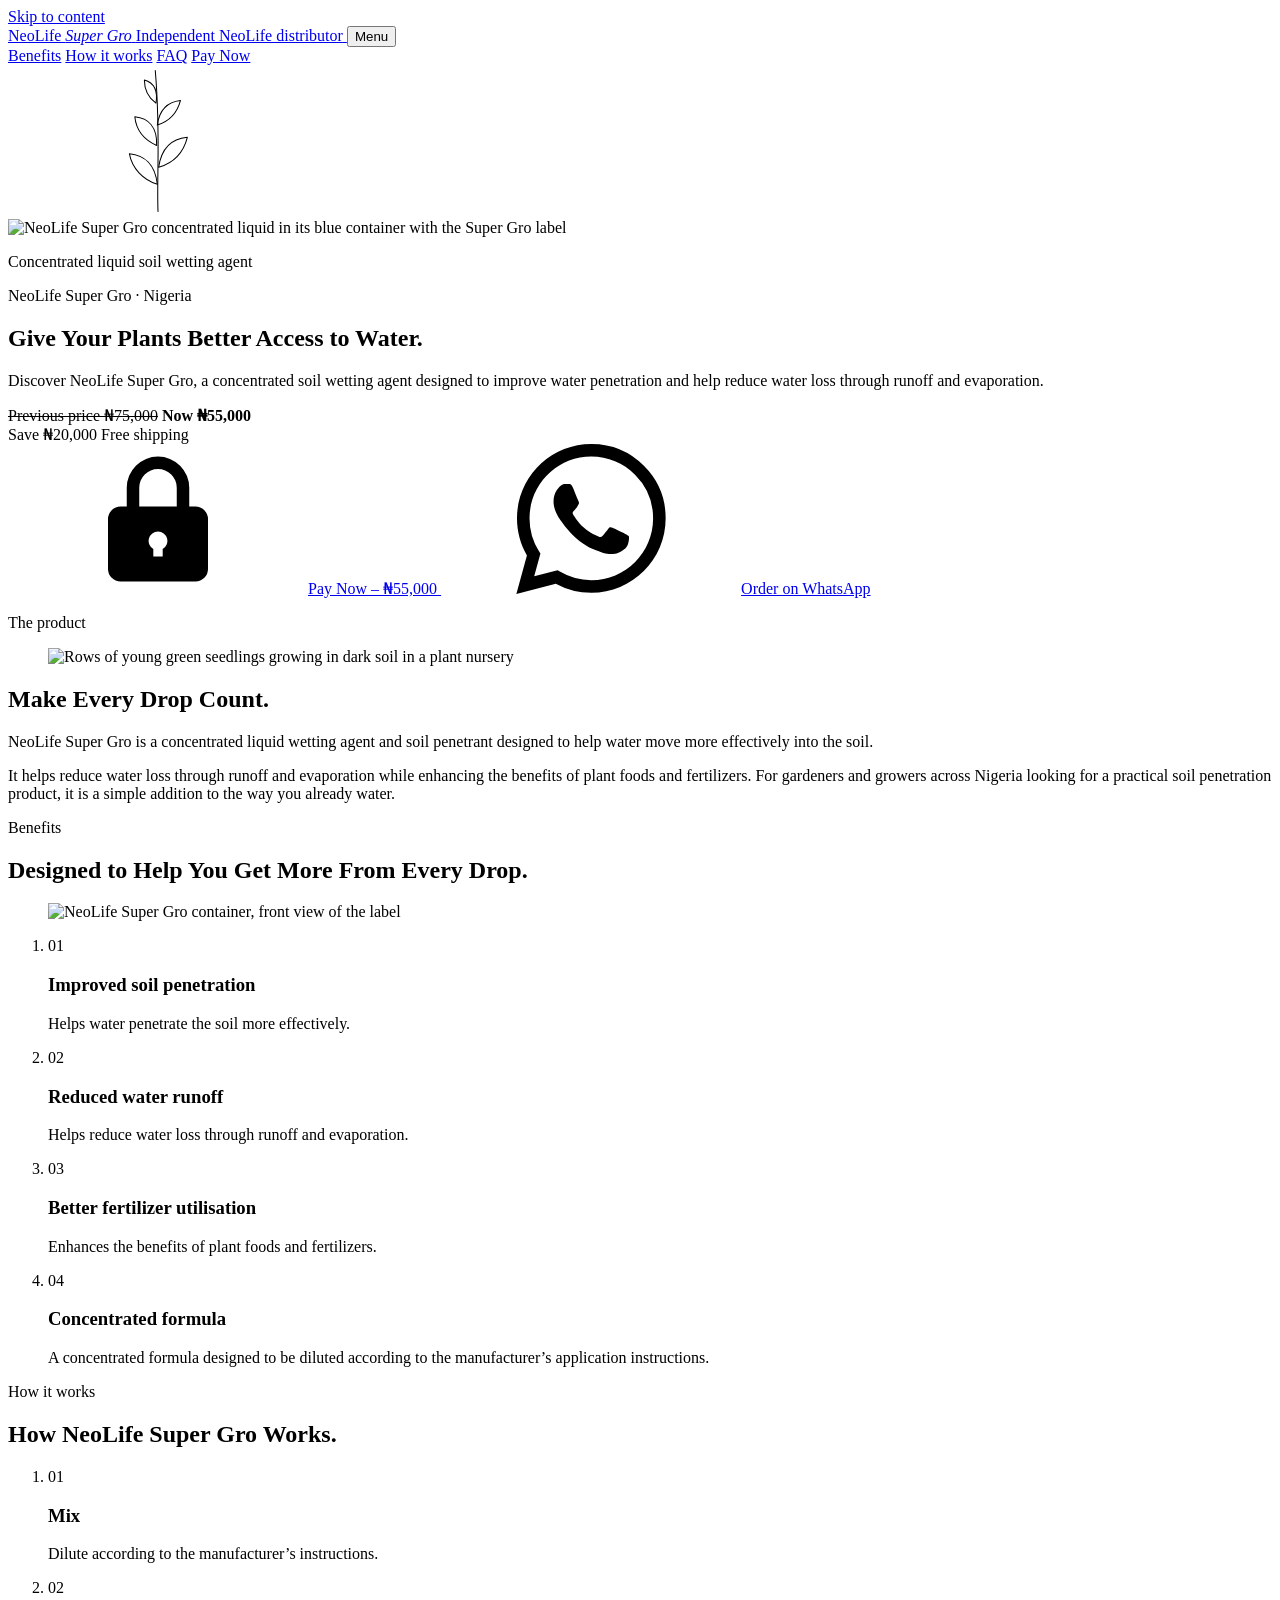
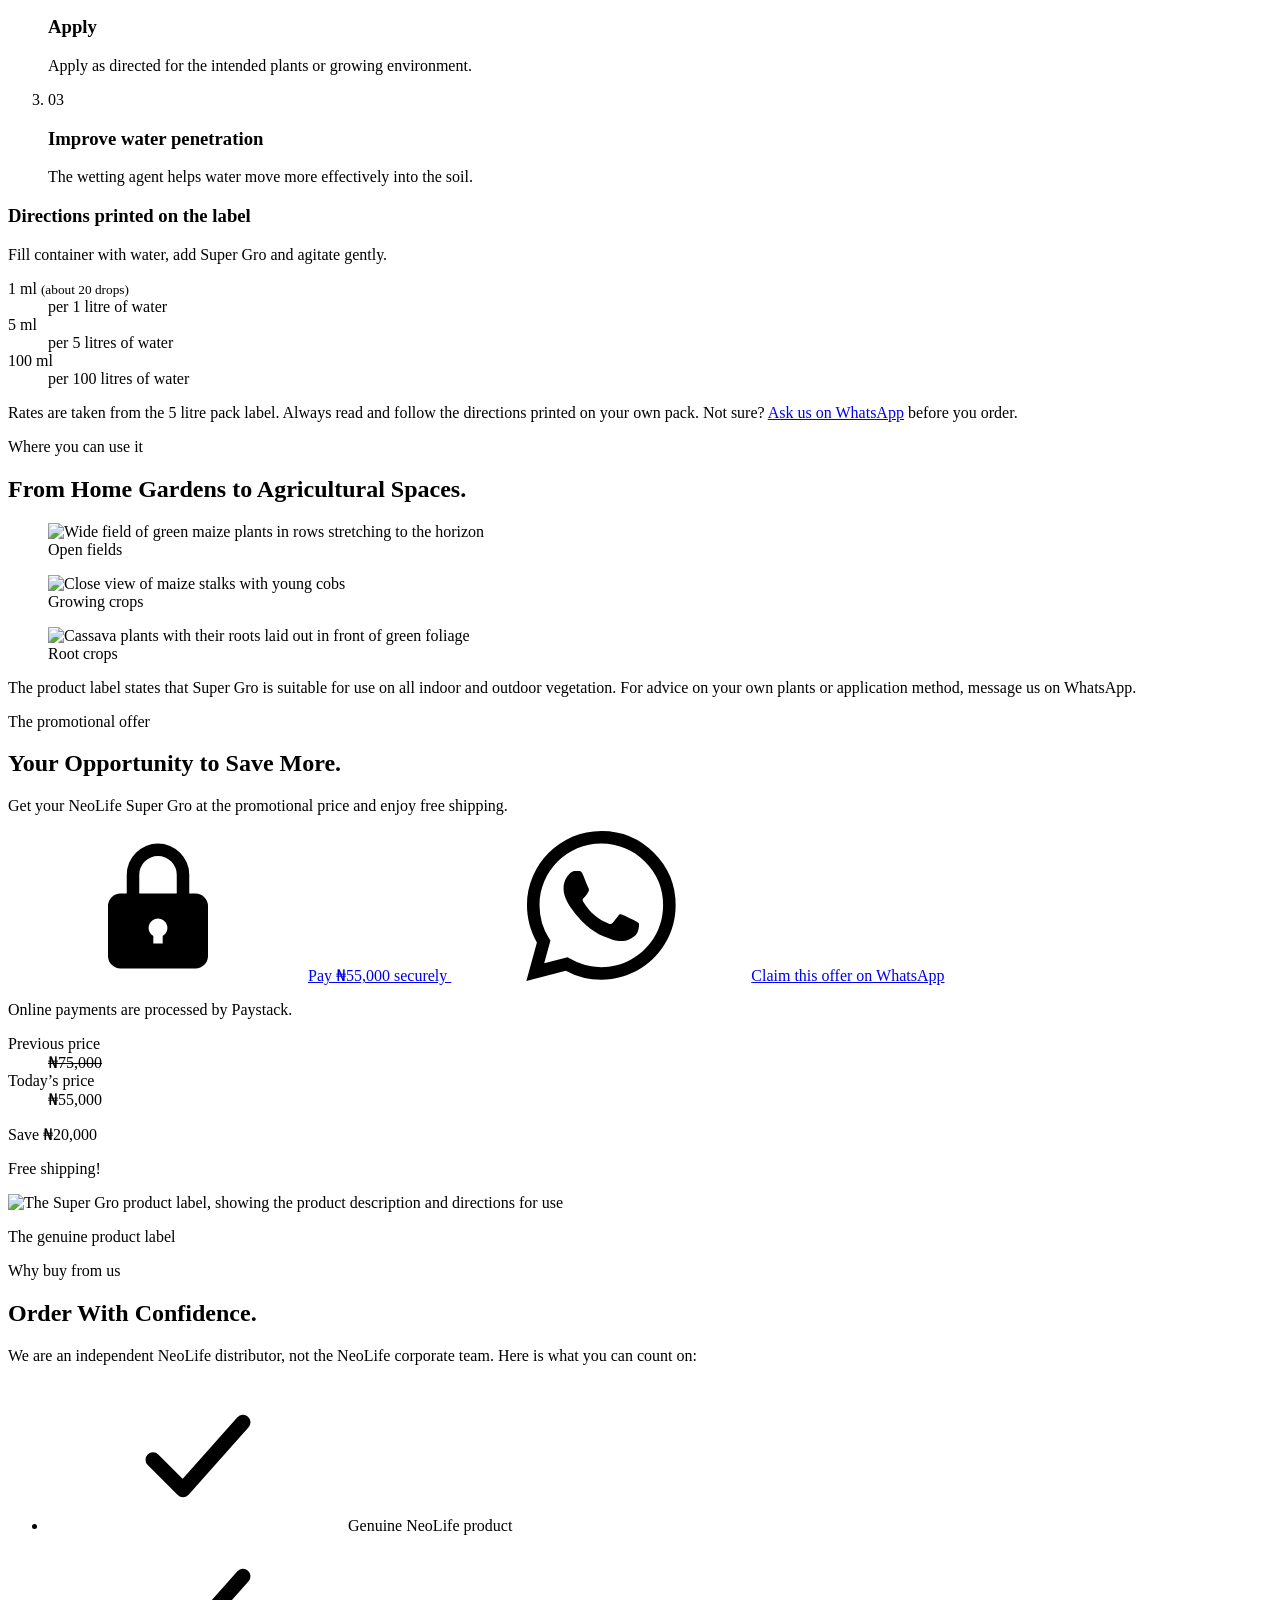
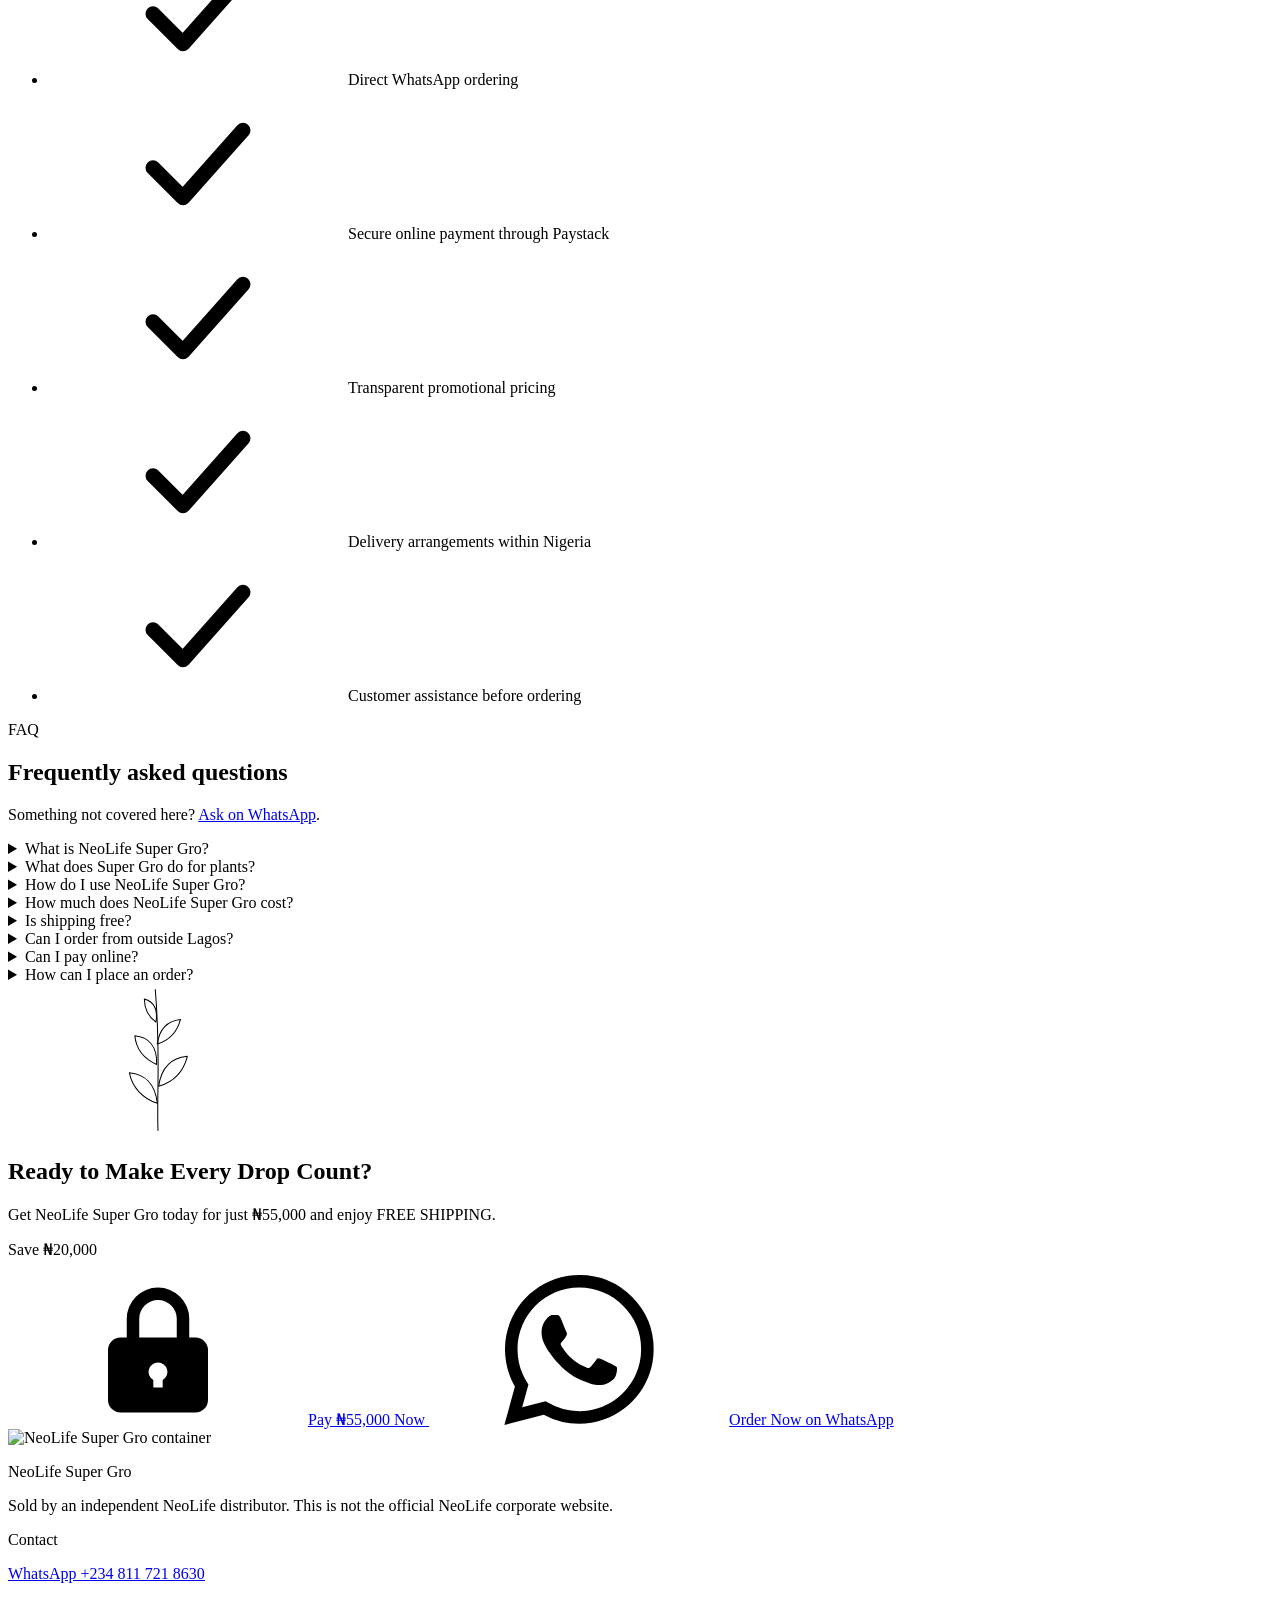
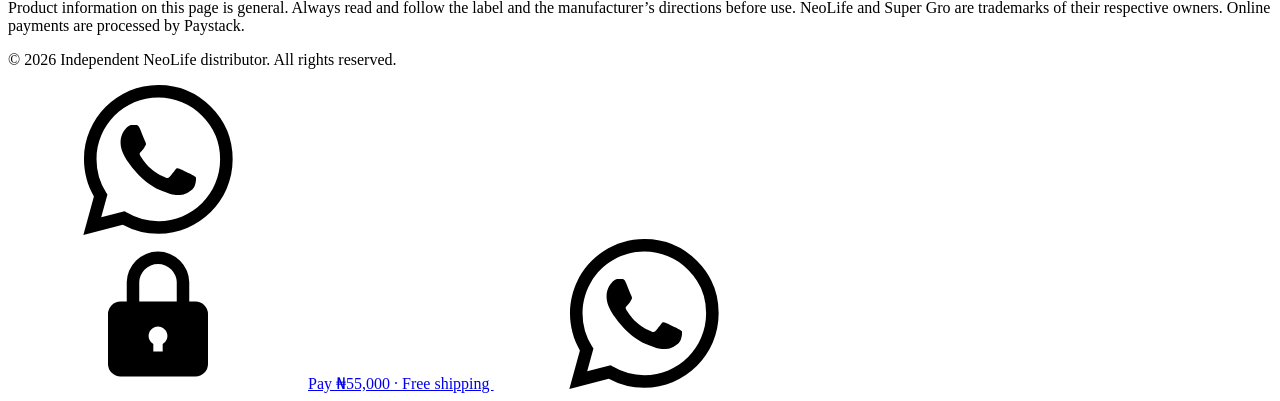
==== index.html @ 1790fb30 "Create index.html" ====
<!doctype html>
<html lang="en-NG">
<head>
  <meta charset="utf-8">
  <meta name="viewport" content="width=device-width, initial-scale=1">
  <title>NeoLife Super Gro Nigeria | Buy at ₦55,000 + Free Shipping</title>
  <meta name="description" content="Buy NeoLife Super Gro in Nigeria for ₦55,000 instead of ₦75,000. Save ₦20,000 and enjoy free shipping. Order directly via WhatsApp.">
  <meta name="theme-color" content="#174A32">
  <!-- Add <link rel="canonical" href="https://YOUR-DOMAIN/"> once the final domain is known. -->

  <meta property="og:type" content="product">
  <meta property="og:title" content="NeoLife Super Gro Nigeria | ₦55,000 + Free Shipping">
  <meta property="og:description" content="Concentrated liquid soil wetting agent. Was ₦75,000, now ₦55,000. Save ₦20,000 with free shipping. Order via WhatsApp.">
  <meta property="og:image" content="images/super-gro-bottle.png"><!-- switch to an absolute URL after deployment -->
  <meta property="og:locale" content="en_NG">
  <meta name="twitter:card" content="summary_large_image">

  <link rel="icon" href="data:image/svg+xml,%3Csvg xmlns='http://www.w3.org/2000/svg' viewBox='0 0 32 32'%3E%3Crect width='32' height='32' fill='%23174A32'/%3E%3Cpath d='M16 6c5 5 7 8.500 7 12a7 7 0 0 1-14 0c0-3.500 2-7 7-12z' fill='%23F8F6ED'/%3E%3C/svg%3E">
  <link rel="preconnect" href="https://fonts.googleapis.com">
  <link rel="preconnect" href="https://fonts.gstatic.com" crossorigin>
  <link href="https://fonts.googleapis.com/css2?family=Fraunces:opsz,wght@9..144,400;9..144,500;9..144,600&family=Instrument+Sans:wght@400;500;600;700&display=swap" rel="stylesheet">
  <link rel="stylesheet" href="styles.css">

  <script type="application/ld+json">
  {
    "@context": "https://schema.org",
    "@type": "Product",
    "name": "NeoLife Super Gro",
    "description": "Concentrated liquid soil wetting agent and soil penetrant designed to help water move more effectively into the soil.",
    "image": "images/super-gro-bottle.png",
    "brand": { "@type": "Brand", "name": "NeoLife" },
    "offers": {
      "@type": "Offer",
      "priceCurrency": "NGN",
      "price": "55000",
      "availability": "https://schema.org/InStock",
      "areaServed": "NG"
    }
  }
  </script>
</head>
<body>
  <a class="skip" href="#main">Skip to content</a>

  <!-- Reusable sprites -->
  <svg width="0" height="0" style="position:absolute" aria-hidden="true" focusable="false">
    <symbol id="i-wa" viewBox="0 0 24 24"><path d="M17.472 14.382c-.297-.149-1.758-.867-2.03-.967-.273-.099-.471-.148-.67.15-.197.297-.767.966-.94 1.164-.173.199-.347.223-.644.075-.297-.15-1.255-.463-2.39-1.475-.883-.788-1.48-1.761-1.653-2.059-.173-.297-.018-.458.13-.606.134-.133.298-.347.446-.52.149-.174.198-.298.298-.497.099-.198.05-.371-.025-.52-.075-.149-.669-1.612-.916-2.207-.242-.579-.487-.5-.669-.51-.173-.008-.371-.01-.57-.01-.198 0-.52.074-.792.372-.272.297-1.04 1.016-1.04 2.479 0 1.462 1.065 2.875 1.213 3.074.149.198 2.096 3.2 5.077 4.487.709.306 1.262.489 1.694.625.712.227 1.36.195 1.871.118.571-.085 1.758-.719 2.006-1.413.248-.694.248-1.289.173-1.413-.074-.124-.272-.198-.57-.347m-5.421 7.403h-.004a9.87 9.87 0 01-5.031-1.378l-.361-.214-3.741.982.998-3.648-.235-.374a9.86 9.86 0 01-1.51-5.26c.001-5.45 4.436-9.884 9.888-9.884 2.64 0 5.122 1.03 6.988 2.898a9.825 9.825 0 012.893 6.994c-.003 5.45-4.437 9.884-9.885 9.884m8.413-18.297A11.815 11.815 0 0012.05 0C5.495 0 .16 5.335.157 11.892c0 2.096.547 4.142 1.588 5.945L.057 24l6.305-1.654a11.882 11.882 0 005.683 1.448h.005c6.554 0 11.89-5.335 11.893-11.893a11.821 11.821 0 00-3.48-8.413z"/></symbol>
    <symbol id="i-lock" viewBox="0 0 24 24"><path d="M12 2a5 5 0 0 0-5 5v3H6a2 2 0 0 0-2 2v8a2 2 0 0 0 2 2h12a2 2 0 0 0 2-2v-8a2 2 0 0 0-2-2h-1V7a5 5 0 0 0-5-5zm-3 8V7a3 3 0 1 1 6 0v3H9zm3 4a1.500 1.500 0 0 1 .75 2.800V18h-1.500v-1.200A1.500 1.500 0 0 1 12 14z"/></symbol>
    <symbol id="i-check" viewBox="0 0 20 20"><path d="M4 10.500l4 4 8-9" fill="none" stroke="currentColor" stroke-width="2" stroke-linecap="round" stroke-linejoin="round"/></symbol>
    <symbol id="sprig" viewBox="0 0 120 220">
      <g fill="none" stroke="currentColor" stroke-width="1.500" stroke-linecap="round" stroke-linejoin="round">
        <path d="M60 215C58 160 64 100 56 8"/>
        <path d="M59 175C38 168 22 152 18 130c22 2 38 16 41 45z"/>
        <path d="M61 150c20-6 36-20 42-44-22 2-38 16-42 44z"/>
        <path d="M58 118C40 110 28 96 26 76c20 2 33 15 32 42z"/>
        <path d="M59 88c17-5 29-17 34-36-18 2-31 13-34 36z"/>
        <path d="M57 56C46 48 40 36 40 22c14 4 20 16 17 34z"/>
      </g>
    </symbol>
  </svg>

  <header class="site-header" id="top">
    <div class="wrap bar">
      <a class="brand" href="#top" aria-label="NeoLife Super Gro, back to top">
        <span class="brand-name">NeoLife <em>Super Gro</em></span>
        <span class="brand-sub">Independent NeoLife distributor</span>
      </a>
      <button class="menu-btn" type="button" aria-expanded="false" aria-controls="site-nav">
        <span class="sr">Menu</span><span class="menu-lines" aria-hidden="true"></span>
      </button>
      <nav class="site-nav" id="site-nav" aria-label="Primary">
        <a href="#benefits">Benefits</a>
        <a href="#how-it-works">How it works</a>
        <a href="#faq">FAQ</a>
        <a class="btn btn-sm btn-solid js-pay" href="https://paystack.com/buy/supergro-5ltr-weymmu" target="_blank" rel="noopener">Pay Now</a>
      </nav>
    </div>
  </header>

  <main id="main">

    <!-- 1. HERO -->
    <section class="hero" aria-labelledby="hero-title">
      <div class="hero-visual">
        <svg class="sprig sprig-a" aria-hidden="true"><use href="#sprig"/></svg>
        <div class="disc" aria-hidden="true"></div>
        <img class="bottle" src="images/super-gro-bottle.png" width="650" height="992"
             alt="NeoLife Super Gro concentrated liquid in its blue container with the Super Gro label" fetchpriority="high">
        <p class="hero-note">Concentrated liquid soil wetting agent</p>
      </div>

      <div class="hero-copy">
        <p class="eyebrow">NeoLife Super Gro · Nigeria</p>
        <h1 id="hero-title">Give Your Plants Better Access to Water.</h1>
        <p class="lede">Discover NeoLife Super Gro, a concentrated soil wetting agent designed to improve water penetration and help reduce water loss through runoff and evaporation.</p>

        <div class="price-lockup" aria-label="Promotional price">
          <div class="price-main">
            <s class="was"><span class="sr">Previous price </span>₦75,000</s>
            <strong class="now"><span class="sr">Now </span>₦55,000</strong>
          </div>
          <div class="price-tags">
            <span class="save">Save ₦20,000</span>
            <span class="ship">Free shipping</span>
          </div>
        </div>

        <div class="cta-row">
          <a class="btn btn-solid btn-lg js-pay" href="https://paystack.com/buy/supergro-5ltr-weymmu" target="_blank" rel="noopener">
            <svg class="ico" aria-hidden="true"><use href="#i-lock"/></svg>Pay Now – ₦55,000
          </a>
          <a class="btn btn-line btn-lg js-wa" href="https://wa.me/2348117218630?text=Hello%2C%20I%20am%20interested%20in%20ordering%20NeoLife%20Super%20Gro%20at%20the%20promotional%20price%20of%20%E2%82%A655%2C000." target="_blank" rel="noopener">
            <svg class="ico" aria-hidden="true"><use href="#i-wa"/></svg>Order on WhatsApp
          </a>
        </div>
      </div>
    </section>

    <!-- 2. INTRODUCTION -->
    <section class="intro" aria-labelledby="intro-title">
      <div class="wrap intro-grid">
        <div class="intro-label">
          <p class="eyebrow">The product</p>
          <figure class="intro-fig">
            <img src="images/intro-seedlings.jpg" width="452" height="678" loading="lazy"
                 alt="Rows of young green seedlings growing in dark soil in a plant nursery">
          </figure>
        </div>
        <div class="intro-body">
          <h2 id="intro-title">Make Every Drop Count.</h2>
          <p class="big">NeoLife Super Gro is a concentrated liquid wetting agent and soil penetrant designed to help water move more effectively into the soil.</p>
          <p>It helps reduce water loss through runoff and evaporation while enhancing the benefits of plant foods and fertilizers. For gardeners and growers across Nigeria looking for a practical soil penetration product, it is a simple addition to the way you already water.</p>
        </div>
      </div>
    </section>

    <!-- 3. BENEFITS -->
    <section class="benefits" id="benefits" aria-labelledby="benefits-title">
      <div class="wrap benefits-grid">
        <div class="benefits-head">
          <p class="eyebrow">Benefits</p>
          <h2 id="benefits-title">Designed to Help You Get More From Every Drop.</h2>
          <figure class="benefit-fig">
            <img src="images/super-gro-bottle.png" width="650" height="992" loading="lazy"
                 alt="NeoLife Super Gro container, front view of the label">
          </figure>
        </div>
        <ol class="benefit-list">
          <li>
            <span class="num" aria-hidden="true">01</span>
            <div><h3>Improved soil penetration</h3><p>Helps water penetrate the soil more effectively.</p></div>
          </li>
          <li>
            <span class="num" aria-hidden="true">02</span>
            <div><h3>Reduced water runoff</h3><p>Helps reduce water loss through runoff and evaporation.</p></div>
          </li>
          <li>
            <span class="num" aria-hidden="true">03</span>
            <div><h3>Better fertilizer utilisation</h3><p>Enhances the benefits of plant foods and fertilizers.</p></div>
          </li>
          <li>
            <span class="num" aria-hidden="true">04</span>
            <div><h3>Concentrated formula</h3><p>A concentrated formula designed to be diluted according to the manufacturer’s application instructions.</p></div>
          </li>
        </ol>
      </div>
    </section>

    <!-- 4. HOW IT WORKS -->
    <section class="process" id="how-it-works" aria-labelledby="process-title">
      <div class="wrap">
        <p class="eyebrow eyebrow-light">How it works</p>
        <h2 id="process-title">How NeoLife Super Gro Works.</h2>
        <ol class="steps">
          <li>
            <span class="step-n" aria-hidden="true">01</span>
            <h3>Mix</h3>
            <p>Dilute according to the manufacturer’s instructions.</p>
          </li>
          <li>
            <span class="step-n" aria-hidden="true">02</span>
            <h3>Apply</h3>
            <p>Apply as directed for the intended plants or growing environment.</p>
          </li>
          <li>
            <span class="step-n" aria-hidden="true">03</span>
            <h3>Improve water penetration</h3>
            <p>The wetting agent helps water move more effectively into the soil.</p>
          </li>
        </ol>
        <div class="label-dir">
          <h3>Directions printed on the label</h3>
          <p>Fill container with water, add Super Gro and agitate gently.</p>
          <dl>
            <div><dt>1 ml <small>(about 20 drops)</small></dt><dd>per 1 litre of water</dd></div>
            <div><dt>5 ml</dt><dd>per 5 litres of water</dd></div>
            <div><dt>100 ml</dt><dd>per 100 litres of water</dd></div>
          </dl>
        </div>
        <p class="process-note">Rates are taken from the 5 litre pack label. Always read and follow the directions printed on your own pack. Not sure? <a class="js-wa" href="https://wa.me/2348117218630?text=Hello%2C%20I%20am%20interested%20in%20ordering%20NeoLife%20Super%20Gro%20at%20the%20promotional%20price%20of%20%E2%82%A655%2C000." target="_blank" rel="noopener">Ask us on WhatsApp</a> before you order.</p>
      </div>
    </section>

    <!-- 5. WHERE YOU CAN USE IT -->
    <section class="uses" aria-labelledby="uses-title">
      <div class="wrap">
        <div class="uses-head">
          <p class="eyebrow">Where you can use it</p>
          <h2 id="uses-title">From Home Gardens to Agricultural Spaces.</h2>
        </div>
        <div class="mosaic">
          <figure class="tile t1"><img src="images/use-field.jpg" width="618" height="495" alt="Wide field of green maize plants in rows stretching to the horizon" loading="lazy"><figcaption>Open fields</figcaption></figure>
          <figure class="tile t2"><img src="images/use-maize.jpg" width="452" height="678" alt="Close view of maize stalks with young cobs" loading="lazy"><figcaption>Growing crops</figcaption></figure>
          <figure class="tile t3"><img src="images/use-root-crops.jpg" width="546" height="366" alt="Cassava plants with their roots laid out in front of green foliage" loading="lazy"><figcaption>Root crops</figcaption></figure>
        </div>
        <p class="uses-note">The product label states that Super Gro is suitable for use on all indoor and outdoor vegetation. For advice on your own plants or application method, message us on WhatsApp.</p>
      </div>
    </section>

    <!-- 6. OFFER -->
    <section class="offer" id="offer" aria-labelledby="offer-title">
      <div class="wrap offer-grid">
        <div class="offer-copy">
          <p class="eyebrow eyebrow-gold">The promotional offer</p>
          <h2 id="offer-title">Your Opportunity to Save More.</h2>
          <p>Get your NeoLife Super Gro at the promotional price and enjoy free shipping.</p>
          <div class="btn-row">
            <a class="btn btn-gold btn-lg js-pay" href="https://paystack.com/buy/supergro-5ltr-weymmu" target="_blank" rel="noopener">
              <svg class="ico" aria-hidden="true"><use href="#i-lock"/></svg>Pay ₦55,000 securely
            </a>
            <a class="btn btn-line-light btn-lg js-wa" href="https://wa.me/2348117218630?text=Hello%2C%20I%20am%20interested%20in%20ordering%20NeoLife%20Super%20Gro%20at%20the%20promotional%20price%20of%20%E2%82%A655%2C000." target="_blank" rel="noopener">
              <svg class="ico" aria-hidden="true"><use href="#i-wa"/></svg>Claim this offer on WhatsApp
            </a>
          </div>
          <p class="pay-note">Online payments are processed by Paystack.</p>
        </div>
        <div class="offer-price" aria-label="Offer details">
          <dl>
            <div class="row-was"><dt>Previous price</dt><dd><s>₦75,000</s></dd></div>
            <div class="row-now"><dt>Today’s price</dt><dd>₦55,000</dd></div>
          </dl>
          <p class="offer-save">Save ₦20,000</p>
          <p class="offer-ship">Free shipping!</p>
        </div>
      </div>
    </section>

    <!-- 7. TRUST -->
    <section class="trust" aria-labelledby="trust-title">
      <div class="wrap trust-grid">
        <div class="trust-media">
          <img src="images/super-gro-label.jpg" width="639" height="720" loading="lazy"
               alt="The Super Gro product label, showing the product description and directions for use">
          <p class="media-cap">The genuine product label</p>
        </div>
        <div class="trust-body">
          <p class="eyebrow">Why buy from us</p>
          <h2 id="trust-title">Order With Confidence.</h2>
          <p>We are an independent NeoLife distributor, not the NeoLife corporate team. Here is what you can count on:</p>
          <ul class="checks">
            <li><svg aria-hidden="true"><use href="#i-check"/></svg>Genuine NeoLife product</li>
            <li><svg aria-hidden="true"><use href="#i-check"/></svg>Direct WhatsApp ordering</li>
            <li><svg aria-hidden="true"><use href="#i-check"/></svg>Secure online payment through Paystack</li>
            <li><svg aria-hidden="true"><use href="#i-check"/></svg>Transparent promotional pricing</li>
            <li><svg aria-hidden="true"><use href="#i-check"/></svg>Delivery arrangements within Nigeria</li>
            <li><svg aria-hidden="true"><use href="#i-check"/></svg>Customer assistance before ordering</li>
          </ul>
        </div>
      </div>
    </section>

    <!-- 8. FAQ -->
    <section class="faq" id="faq" aria-labelledby="faq-title">
      <div class="wrap faq-grid">
        <div class="faq-head">
          <p class="eyebrow">FAQ</p>
          <h2 id="faq-title">Frequently asked questions</h2>
          <p>Something not covered here? <a class="js-wa" href="https://wa.me/2348117218630?text=Hello%2C%20I%20am%20interested%20in%20ordering%20NeoLife%20Super%20Gro%20at%20the%20promotional%20price%20of%20%E2%82%A655%2C000." target="_blank" rel="noopener">Ask on WhatsApp</a>.</p>
        </div>
        <div class="faq-list">
          <details>
            <summary>What is NeoLife Super Gro?</summary>
            <p>NeoLife Super Gro is a concentrated liquid soil wetting agent and soil penetrant, designed to help water move more effectively into the soil.</p>
          </details>
          <details>
            <summary>What does Super Gro do for plants?</summary>
            <p>According to the product label, its special formula reduces water surface tension, increases soil penetration and reduces water loss due to runoff and evaporation, and it enhances the benefits of plant foods and fertilizers. It does not replace watering or feeding, and we make no promises about yields or growth rates.</p>
          </details>
          <details>
            <summary>How do I use NeoLife Super Gro?</summary>
            <p>It is a concentrate, so it is diluted before use. The label says to fill a container with water, add Super Gro and agitate gently, using 1 ml (about 20 drops) per 1 litre of water, 5 ml per 5 litres, or 100 ml per 100 litres. Always follow the directions on your own pack, and message us on WhatsApp if anything is unclear.</p>
          </details>
          <details>
            <summary>How much does NeoLife Super Gro cost?</summary>
            <p>The promotional price is ₦55,000, down from the previous price of ₦75,000. That is a saving of ₦20,000.</p>
          </details>
          <details>
            <summary>Is shipping free?</summary>
            <p>Yes. Free shipping is included with the promotional price. Message us on WhatsApp to confirm delivery arrangements and timing for your location.</p>
          </details>
          <details>
            <summary>Can I order from outside Lagos?</summary>
            <p>We make delivery arrangements within Nigeria. Send your location on WhatsApp and we will confirm how your order will reach you.</p>
          </details>
          <details>
            <summary>Can I pay online?</summary>
            <p>Yes. Tap “Pay Now” to open our Paystack payment page, where you can pay ₦55,000 online. If the payment page does not ask for your delivery address, send it to us on WhatsApp after you pay so we can arrange delivery.</p>
          </details>
          <details>
            <summary>How can I place an order?</summary>
            <p>You have two options. Tap “Pay Now” to pay online through Paystack, or tap “Order on WhatsApp” to open a chat with us with your message already written. Either way, we will take you through the rest.</p>
          </details>
        </div>
      </div>
    </section>

    <!-- 9. FINAL CTA -->
    <section class="final" id="order" aria-labelledby="final-title">
      <svg class="sprig sprig-c" aria-hidden="true"><use href="#sprig"/></svg>
      <div class="wrap final-grid">
        <div class="final-copy">
          <h2 id="final-title">Ready to Make Every Drop Count?</h2>
          <p>Get NeoLife Super Gro today for just ₦55,000 and enjoy FREE SHIPPING.</p>
          <p class="final-save">Save ₦20,000</p>
          <div class="btn-row">
            <a class="btn btn-gold btn-lg js-pay" href="https://paystack.com/buy/supergro-5ltr-weymmu" target="_blank" rel="noopener">
              <svg class="ico" aria-hidden="true"><use href="#i-lock"/></svg>Pay ₦55,000 Now
            </a>
            <a class="btn btn-line-light btn-lg js-wa" href="https://wa.me/2348117218630?text=Hello%2C%20I%20am%20interested%20in%20ordering%20NeoLife%20Super%20Gro%20at%20the%20promotional%20price%20of%20%E2%82%A655%2C000." target="_blank" rel="noopener">
              <svg class="ico" aria-hidden="true"><use href="#i-wa"/></svg>Order Now on WhatsApp
            </a>
          </div>
        </div>
        <div class="final-visual">
          <div class="disc" aria-hidden="true"></div>
          <img src="images/super-gro-bottle.png" width="650" height="992" loading="lazy"
               alt="NeoLife Super Gro container">
        </div>
      </div>
    </section>
  </main>

  <footer class="site-footer">
    <div class="wrap foot">
      <div>
        <p class="foot-name">NeoLife Super Gro</p>
        <p>Sold by an independent NeoLife distributor. This is not the official NeoLife corporate website.</p>
      </div>
      <div>
        <p class="foot-h">Contact</p>
        <p><a class="js-wa" href="https://wa.me/2348117218630?text=Hello%2C%20I%20am%20interested%20in%20ordering%20NeoLife%20Super%20Gro%20at%20the%20promotional%20price%20of%20%E2%82%A655%2C000." target="_blank" rel="noopener">WhatsApp +234 811 721 8630</a></p>
      </div>
      <p class="fine">Product information on this page is general. Always read and follow the label and the manufacturer’s directions before use. NeoLife and Super Gro are trademarks of their respective owners. Online payments are processed by Paystack.</p>
      <p class="fine">© <span id="year">2026</span> Independent NeoLife distributor. All rights reserved.</p>
    </div>
  </footer>

  <!-- Floating WhatsApp (tablet and desktop) -->
  <a class="wa-float js-wa" href="https://wa.me/2348117218630?text=Hello%2C%20I%20am%20interested%20in%20ordering%20NeoLife%20Super%20Gro%20at%20the%20promotional%20price%20of%20%E2%82%A655%2C000." target="_blank" rel="noopener" aria-label="Chat on WhatsApp">
    <svg aria-hidden="true"><use href="#i-wa"/></svg>
  </a>

  <!-- Sticky order bar (mobile) -->
  <div class="wa-bar" id="wa-bar">
    <a class="btn btn-gold js-pay" href="https://paystack.com/buy/supergro-5ltr-weymmu" target="_blank" rel="noopener">
      <svg class="ico" aria-hidden="true"><use href="#i-lock"/></svg>Pay ₦55,000 · Free shipping
    </a>
    <a class="btn btn-wa js-wa" href="https://wa.me/2348117218630?text=Hello%2C%20I%20am%20interested%20in%20ordering%20NeoLife%20Super%20Gro%20at%20the%20promotional%20price%20of%20%E2%82%A655%2C000." target="_blank" rel="noopener" aria-label="Order on WhatsApp">
      <svg class="ico" aria-hidden="true"><use href="#i-wa"/></svg>
    </a>
  </div>

  <script src="script.js"></script>
</body>
</html>
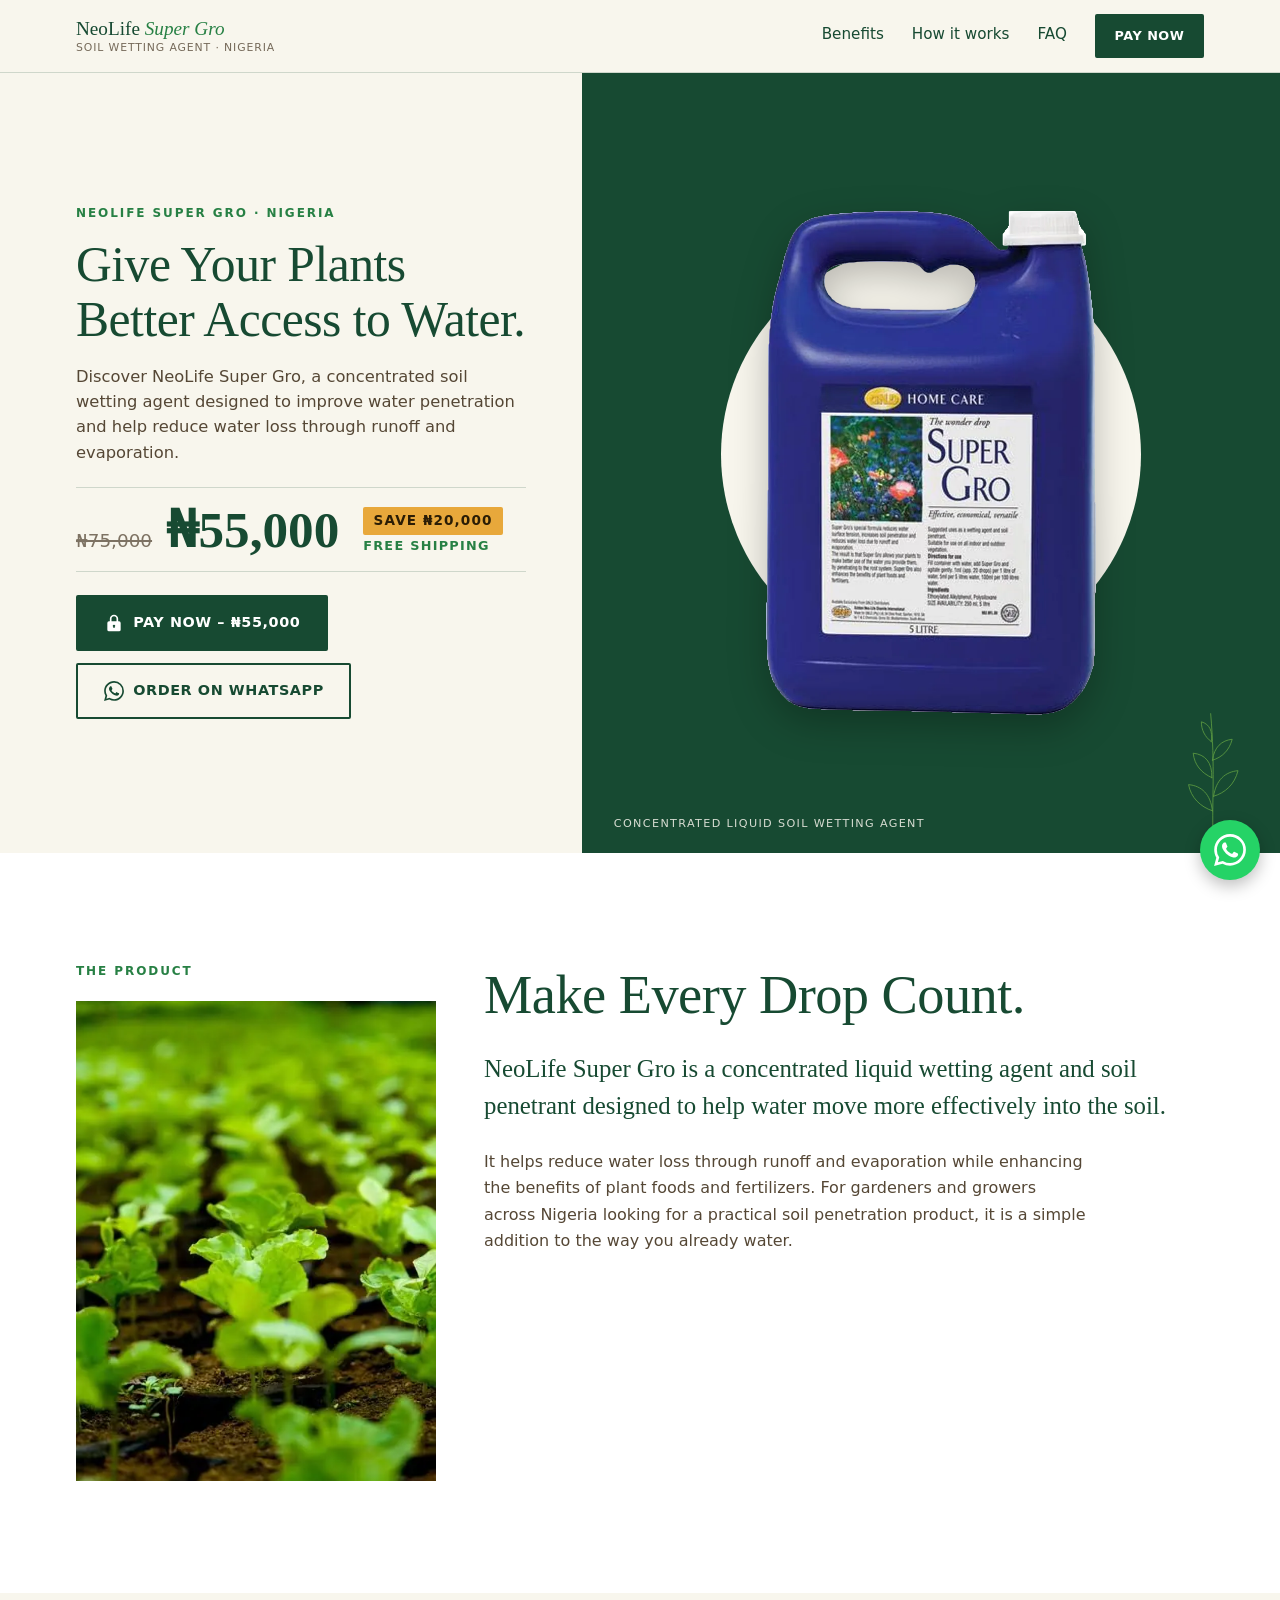
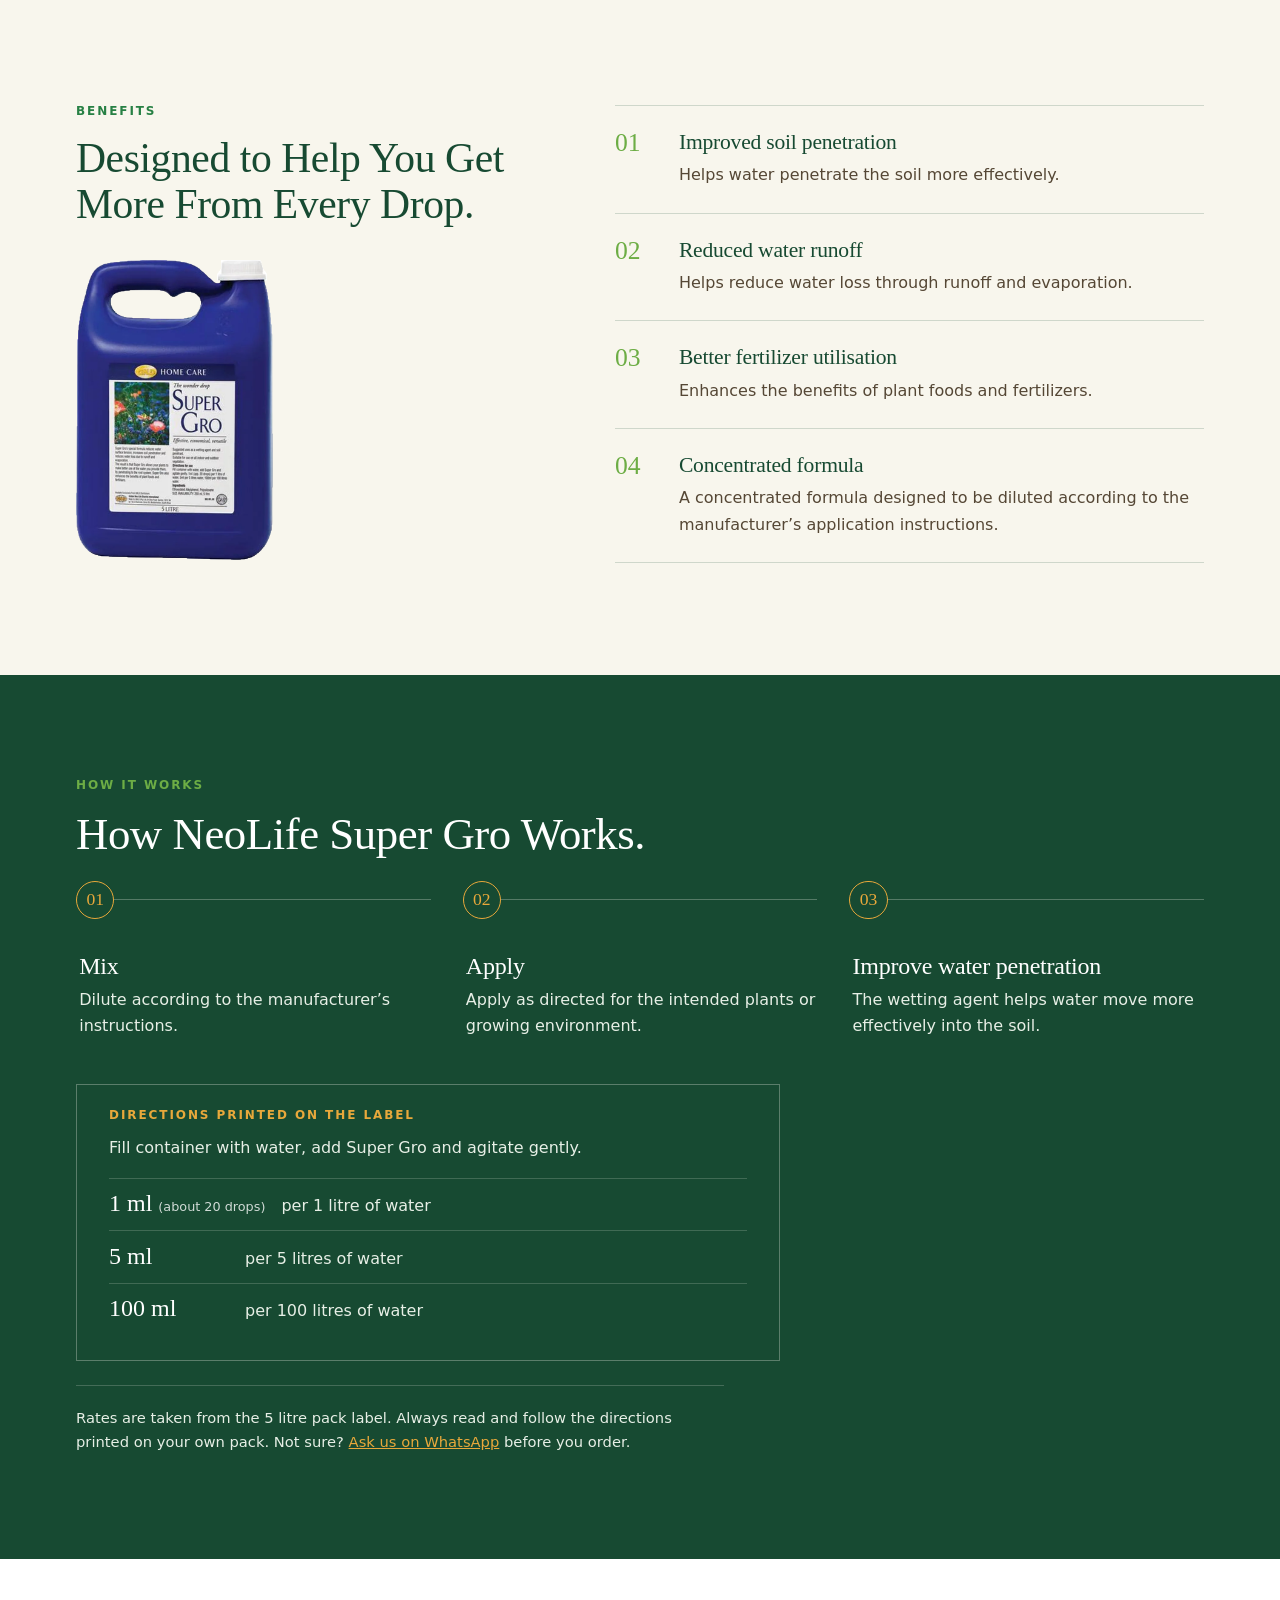
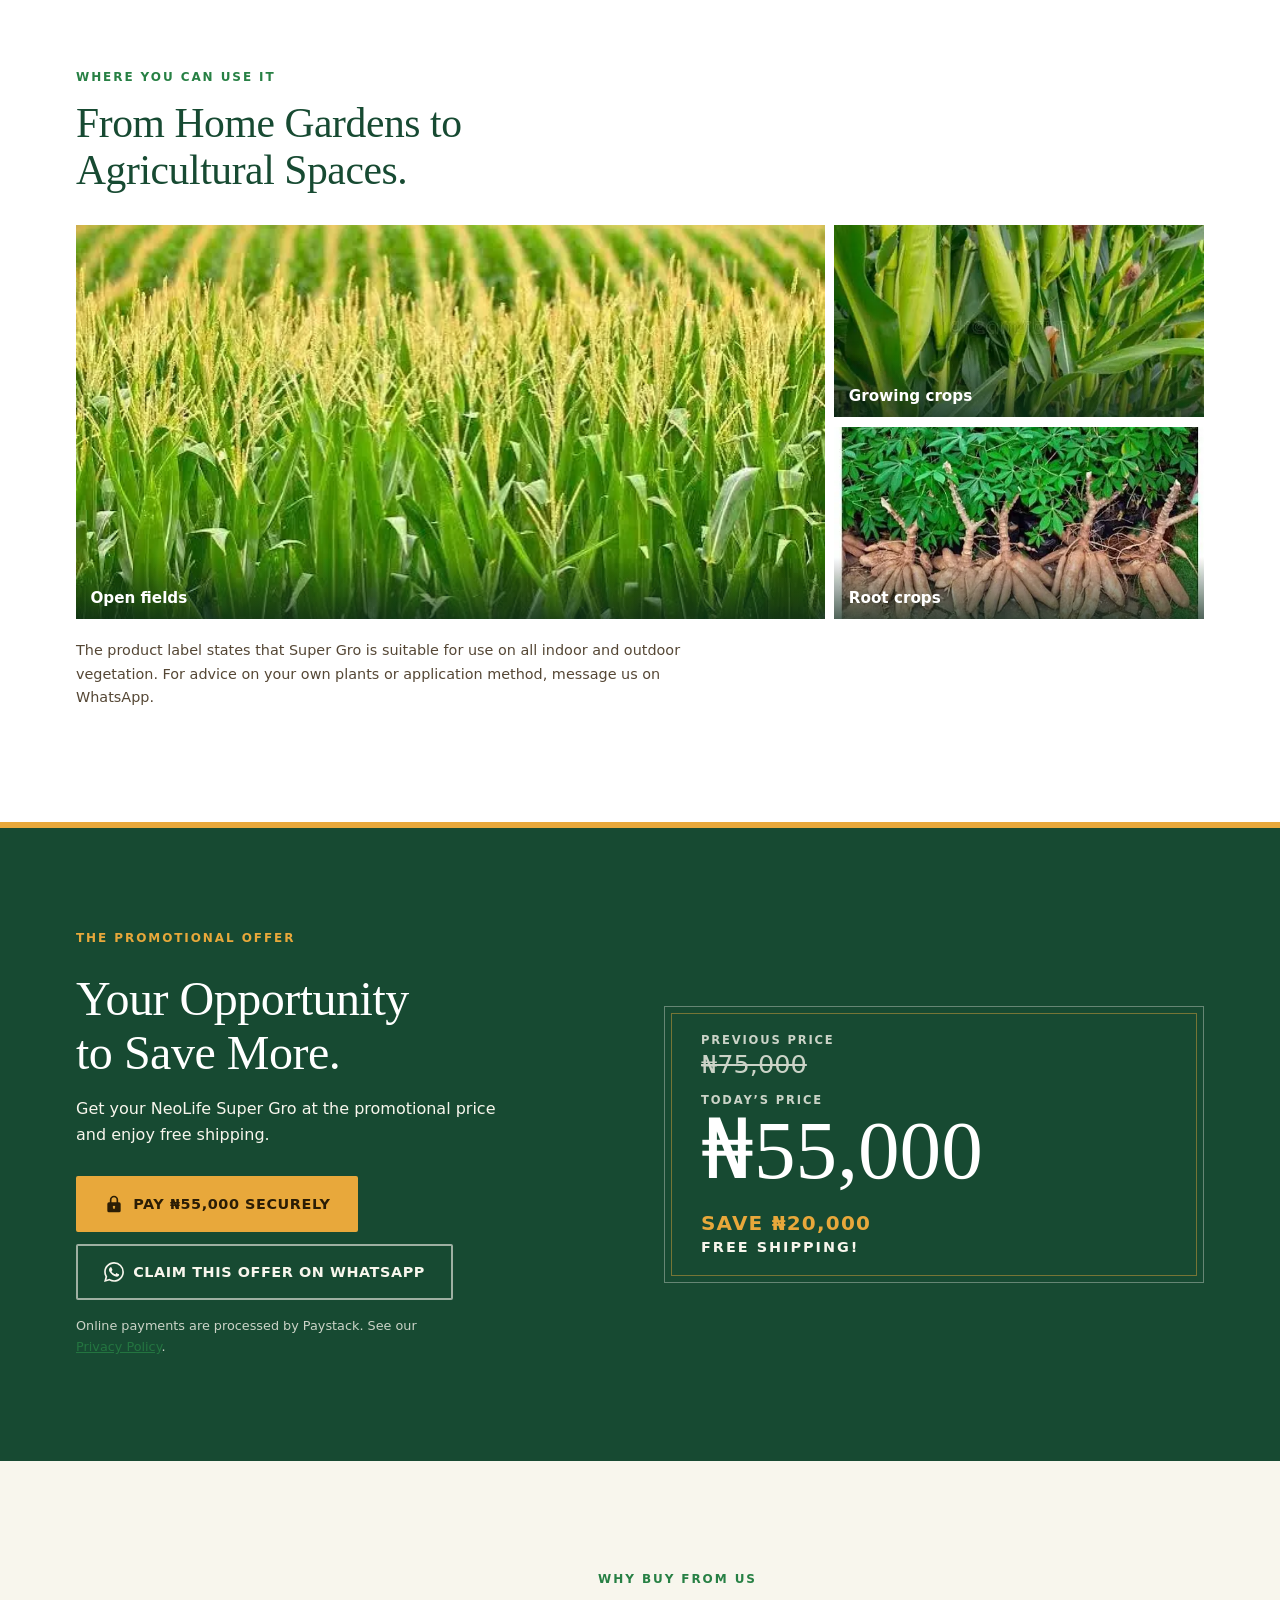
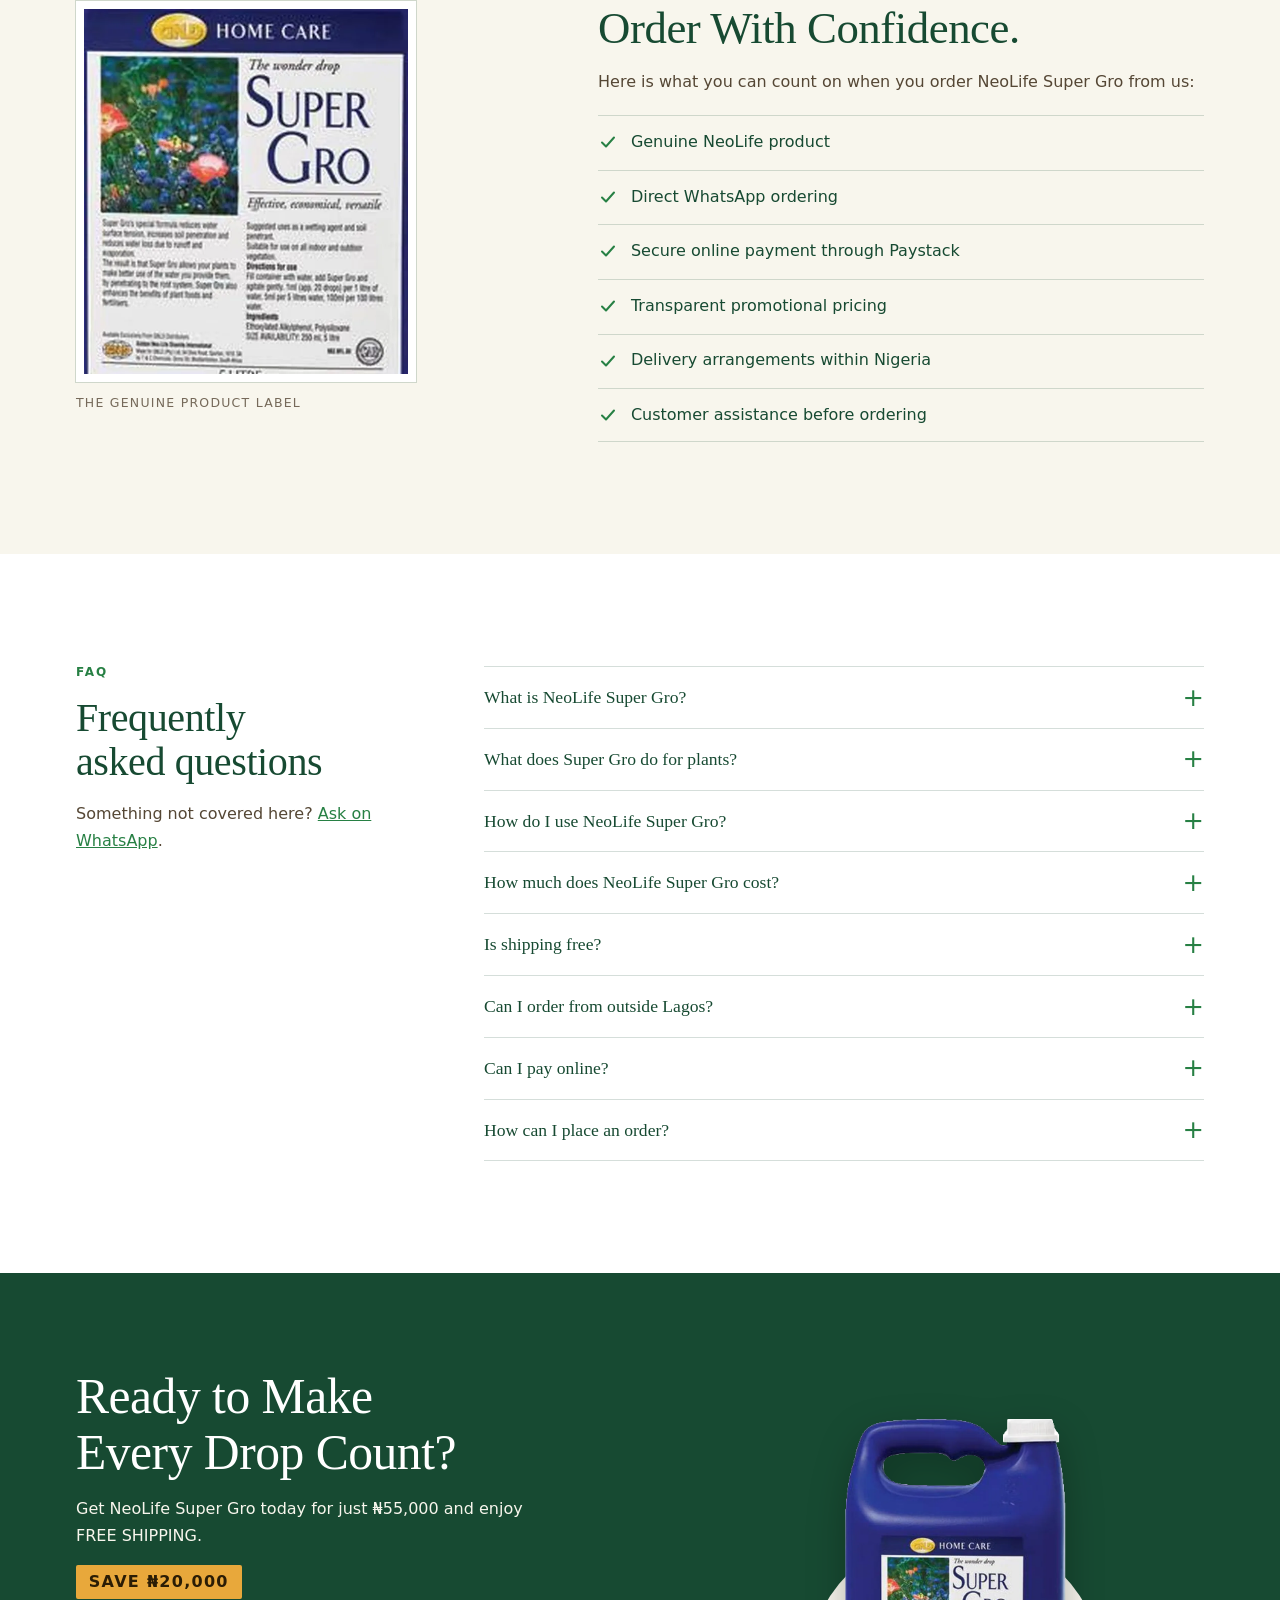
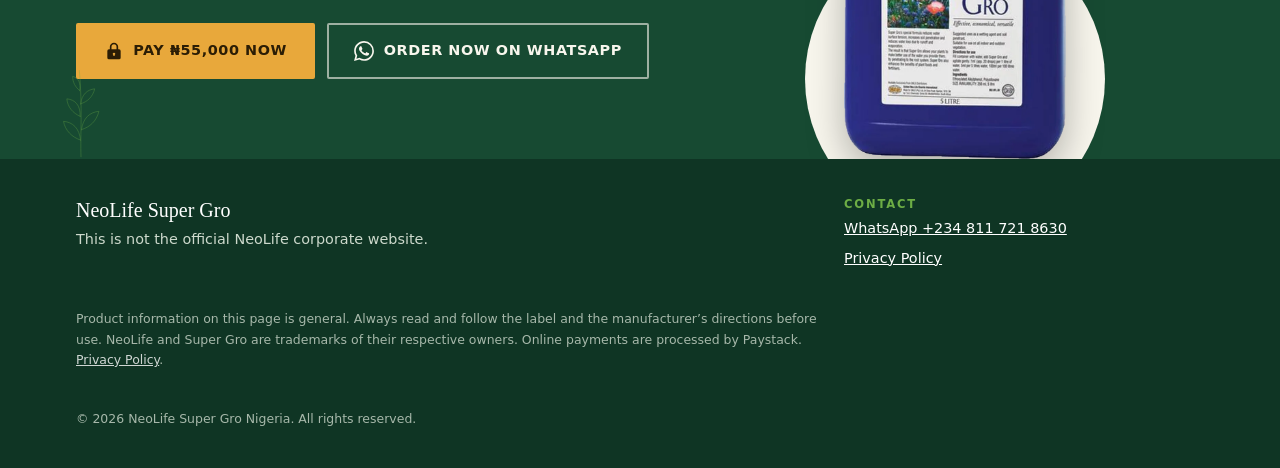
==== commit 460e3b91: "Update index.html" ====
--- a/index.html
+++ b/index.html
@@ -63,7 +63,7 @@
     <div class="wrap bar">
       <a class="brand" href="#top" aria-label="NeoLife Super Gro, back to top">
         <span class="brand-name">NeoLife <em>Super Gro</em></span>
-        <span class="brand-sub">Independent NeoLife distributor</span>
+        <span class="brand-sub">Soil wetting agent · Nigeria</span>
       </a>
       <button class="menu-btn" type="button" aria-expanded="false" aria-controls="site-nav">
         <span class="sr">Menu</span><span class="menu-lines" aria-hidden="true"></span>
@@ -84,7 +84,7 @@
       <div class="hero-visual">
         <svg class="sprig sprig-a" aria-hidden="true"><use href="#sprig"/></svg>
         <div class="disc" aria-hidden="true"></div>
-        <img class="bottle" src="images/super-gro-bottle.png" width="650" height="992"
+        <img class="bottle" src="[data-uri]" width="650" height="992"
              alt="NeoLife Super Gro concentrated liquid in its blue container with the Super Gro label" fetchpriority="high">
         <p class="hero-note">Concentrated liquid soil wetting agent</p>
       </div>
@@ -122,7 +122,7 @@
         <div class="intro-label">
           <p class="eyebrow">The product</p>
           <figure class="intro-fig">
-            <img src="images/intro-seedlings.jpg" width="452" height="678" loading="lazy"
+            <img src="[data-uri]" width="452" height="678" loading="lazy"
                  alt="Rows of young green seedlings growing in dark soil in a plant nursery">
           </figure>
         </div>
@@ -141,7 +141,7 @@
           <p class="eyebrow">Benefits</p>
           <h2 id="benefits-title">Designed to Help You Get More From Every Drop.</h2>
           <figure class="benefit-fig">
-            <img src="images/super-gro-bottle.png" width="650" height="992" loading="lazy"
+            <img src="[data-uri]" width="650" height="992" loading="lazy"
                  alt="NeoLife Super Gro container, front view of the label">
           </figure>
         </div>
@@ -209,9 +209,9 @@
           <h2 id="uses-title">From Home Gardens to Agricultural Spaces.</h2>
         </div>
         <div class="mosaic">
-          <figure class="tile t1"><img src="images/use-field.jpg" width="618" height="495" alt="Wide field of green maize plants in rows stretching to the horizon" loading="lazy"><figcaption>Open fields</figcaption></figure>
-          <figure class="tile t2"><img src="images/use-maize.jpg" width="452" height="678" alt="Close view of maize stalks with young cobs" loading="lazy"><figcaption>Growing crops</figcaption></figure>
-          <figure class="tile t3"><img src="images/use-root-crops.jpg" width="546" height="366" alt="Cassava plants with their roots laid out in front of green foliage" loading="lazy"><figcaption>Root crops</figcaption></figure>
+          <figure class="tile t1"><img src="[data-uri]" width="618" height="495" alt="Wide field of green maize plants in rows stretching to the horizon" loading="lazy"><figcaption>Open fields</figcaption></figure>
+          <figure class="tile t2"><img src="[data-uri]" width="452" height="678" alt="Close view of maize stalks with young cobs" loading="lazy"><figcaption>Growing crops</figcaption></figure>
+          <figure class="tile t3"><img src="[data-uri]